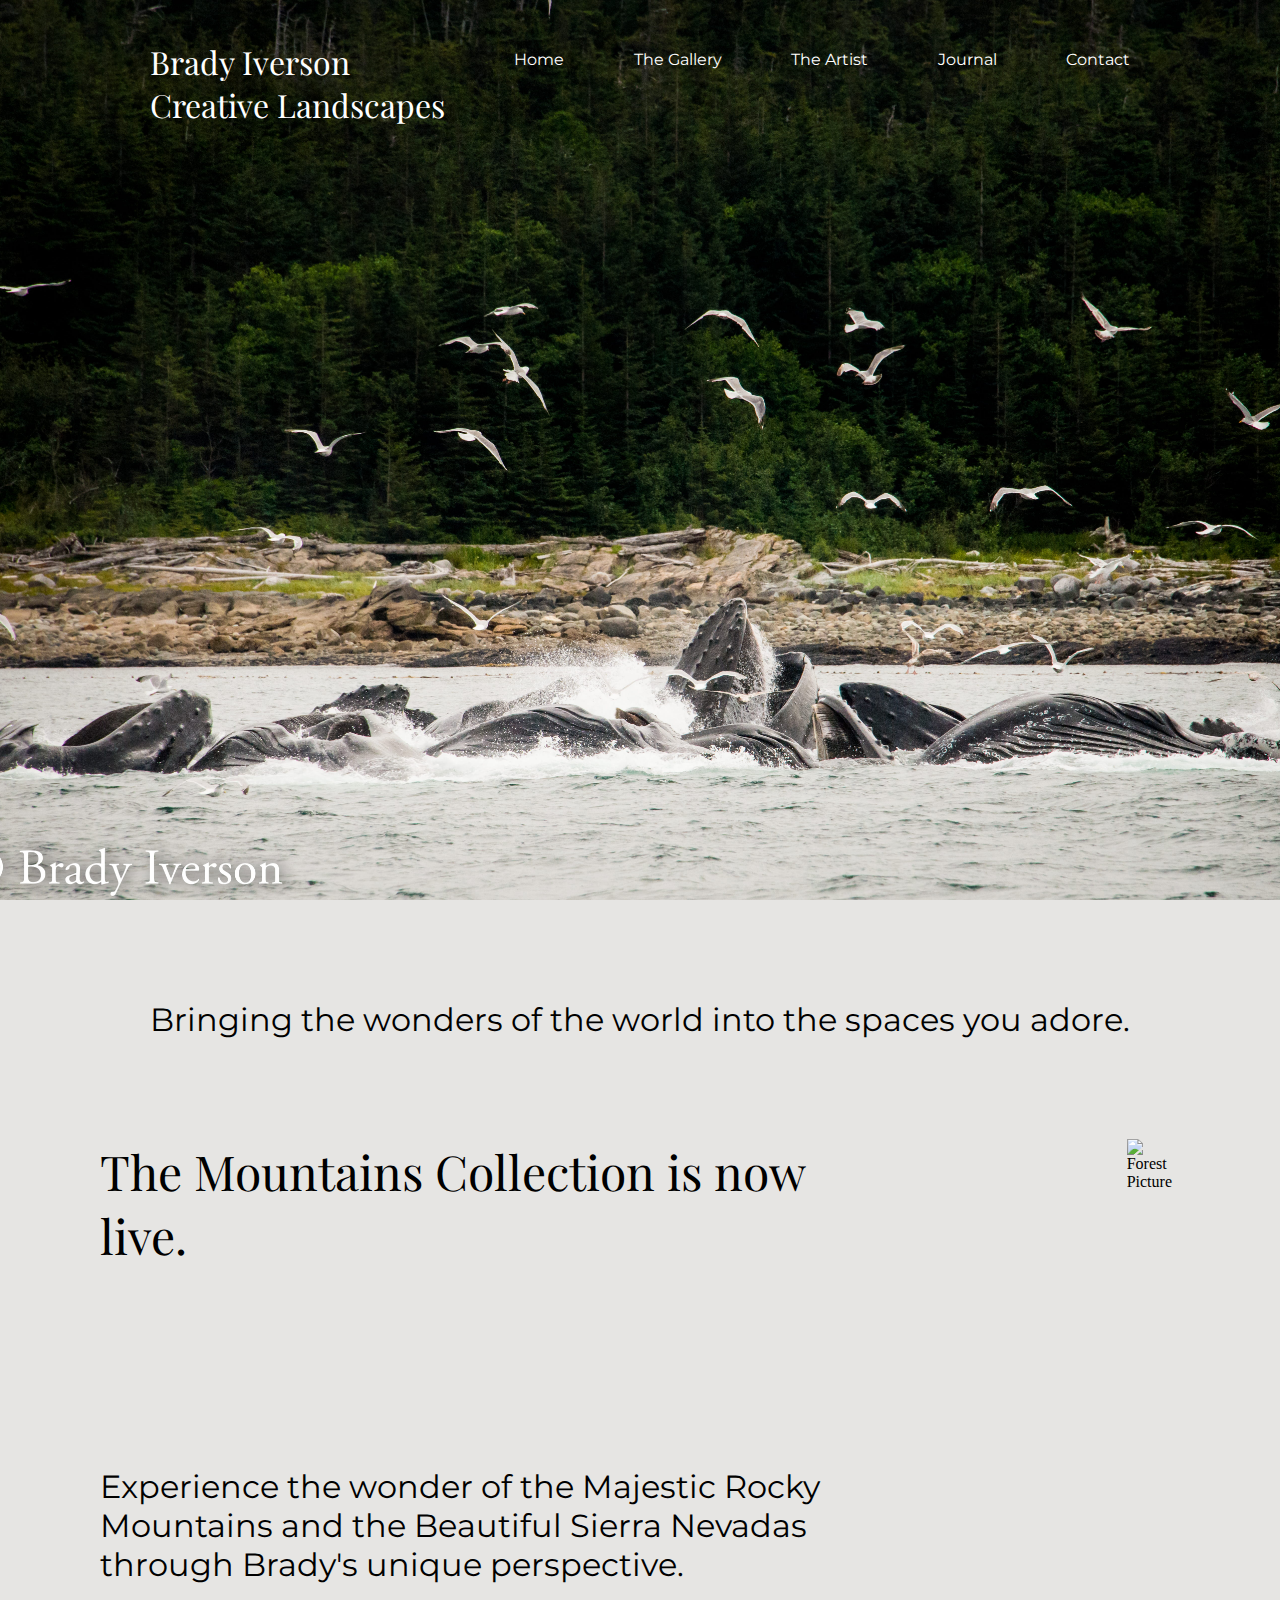
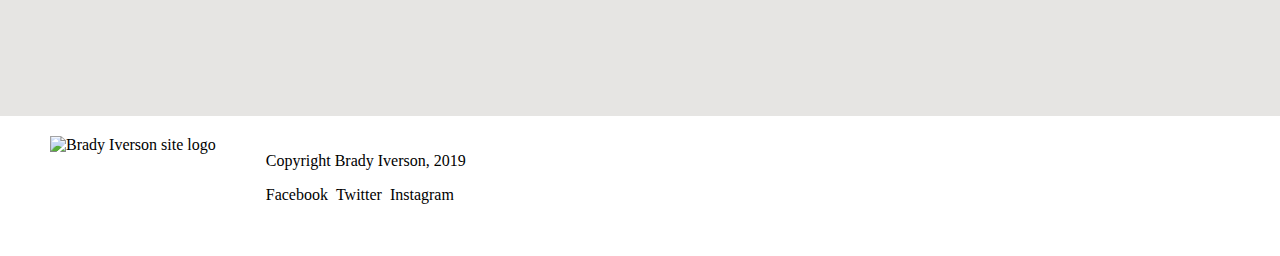
==== index.html @ f821290d "First commit" ====
<!DOCTYPE html>
<html lang="en" dir="ltr">
  <head>
    <meta charset="utf-8">
    <meta name="viewport" content="width=device-width, initial-scale=1">
    <title>Brady Iverson Photography</title>
    <link rel="stylesheet" href="style.css">
    <link href="https://fonts.googleapis.com/css?family=Montserrat&display=swap" rel="stylesheet">
    <link href="https://fonts.googleapis.com/css?family=Playfair+Display&display=swap" rel="stylesheet">

  </head>
  <body>
    <div class="bgimage">

    <nav>
      <div id="flex-parent-nav">
        <div class="bradys-logo"><a href="index.html">Brady Iverson<br>Creative Landscapes</a></div>
        <div class="flex-child-nav"><a href="index.html">Home</a></div>
        <div class="flex-child-nav"><a href="gallery.html">The Gallery</a></div>
        <div class="flex-child-nav"><a href="artist.html">The Artist</a></div>
        <div class="flex-child-nav"><a href="journal.html">Journal</a></div>
        <div class="flex-child-nav"><a href="contact.html">Contact</a></div>
      </div>
    </nav>

    </div>
    <div class="lower-homepage">

      <p id="lower-homepage-banner">Bringing the wonders of the world into the spaces you adore.</p>

      <div id="flex-parent-body">
        <div>
          <div id="lower-homepage-header">The Mountains Collection is now live.</div>
          <div id="lower-homepage-text"><p>Experience the wonder of the Majestic Rocky Mountains
          and the Beautiful Sierra Nevadas through Brady's unique perspective.</p></div>
        </div>
        <div>
          <img src="images/DSC_6798.jpg" alt="Forest Picture" id="homepage-body-photo">
        </div>
      </div>

      <footer>
        <div id="flex-parent-footer">
          <img src="images/SITELOGO.jpg" alt="Brady Iverson site logo" id="site-logo-footer">
          <div id="footer-text">
            <p>Copyright Brady Iverson, 2019</p>
            <div class="flex-child-footer">
              <div>Facebook &nbsp;</div>
              <div>Twitter &nbsp;</div>
              <div>Instagram</div>
            </div>
          </div>
        </div>
      </footer>

    </div>

  <script type="text/javascript" src="app.js"></script>
  </body>
</html>
---- style.css ----
html {
  background-color: #E6E5E3;
}

body, html {
  height: 100%;
  margin: 0;
}

nav a {
  text-decoration: none;
  color: #FFFFFF;
}

nav a:hover {
  color: #B2B6BF;
}

.flex-child-nav {
  color: #FFFFFF;
  margin: 50px 0px;
  font-family: 'Montserrat', sans-serif;
}

.flex-child-footer {
  display: flex;
}

.bradys-logo {
  font-family: 'Playfair Display', serif;
  font-size: 200%;
  color: #FFFFFF;
  margin: 40px 0px;
}

.bgimage {
  background-image: url("images/DSC_0877-min.jpg");
  height: 100%;
  background-position: center;
  background-repeat: no-repeat;
  background-size: cover;
}

.lower-homepage {
  margin: 0px 0px;
}

#flex-parent-nav {
  display: flex;
  justify-content: space-between;
  margin: 0px 150px;
}

#lower-homepage-banner {

  font-family: 'Montserrat', sans-serif;
  font-size: 200%;
  text-align: center;
  margin-top: 100px;
}

#lower-homepage-header {
  font-family: 'Playfair Display', serif;
  font-size: 300%;
  width: 75%;
}

#lower-homepage-text {
  font-family: 'Montserrat', sans-serif;
  font-size: 200%;
  width: 75%;
  margin-top: 200px;
}

#flex-parent-body {
  display: flex;
  justify-content: space-around;
  margin: 100px 100px;
}

#homepage-body-photo {
  height: 650px;
  width: auto;
}

#flex-parent-footer {
  display: flex;
  background-color: #FFF;
  width: 100%;
}

#site-logo-footer {
  height: 100px;
  width: auto;
  margin: 20px 50px;
}

#footer-text {
  margin: 20px 0px;
}
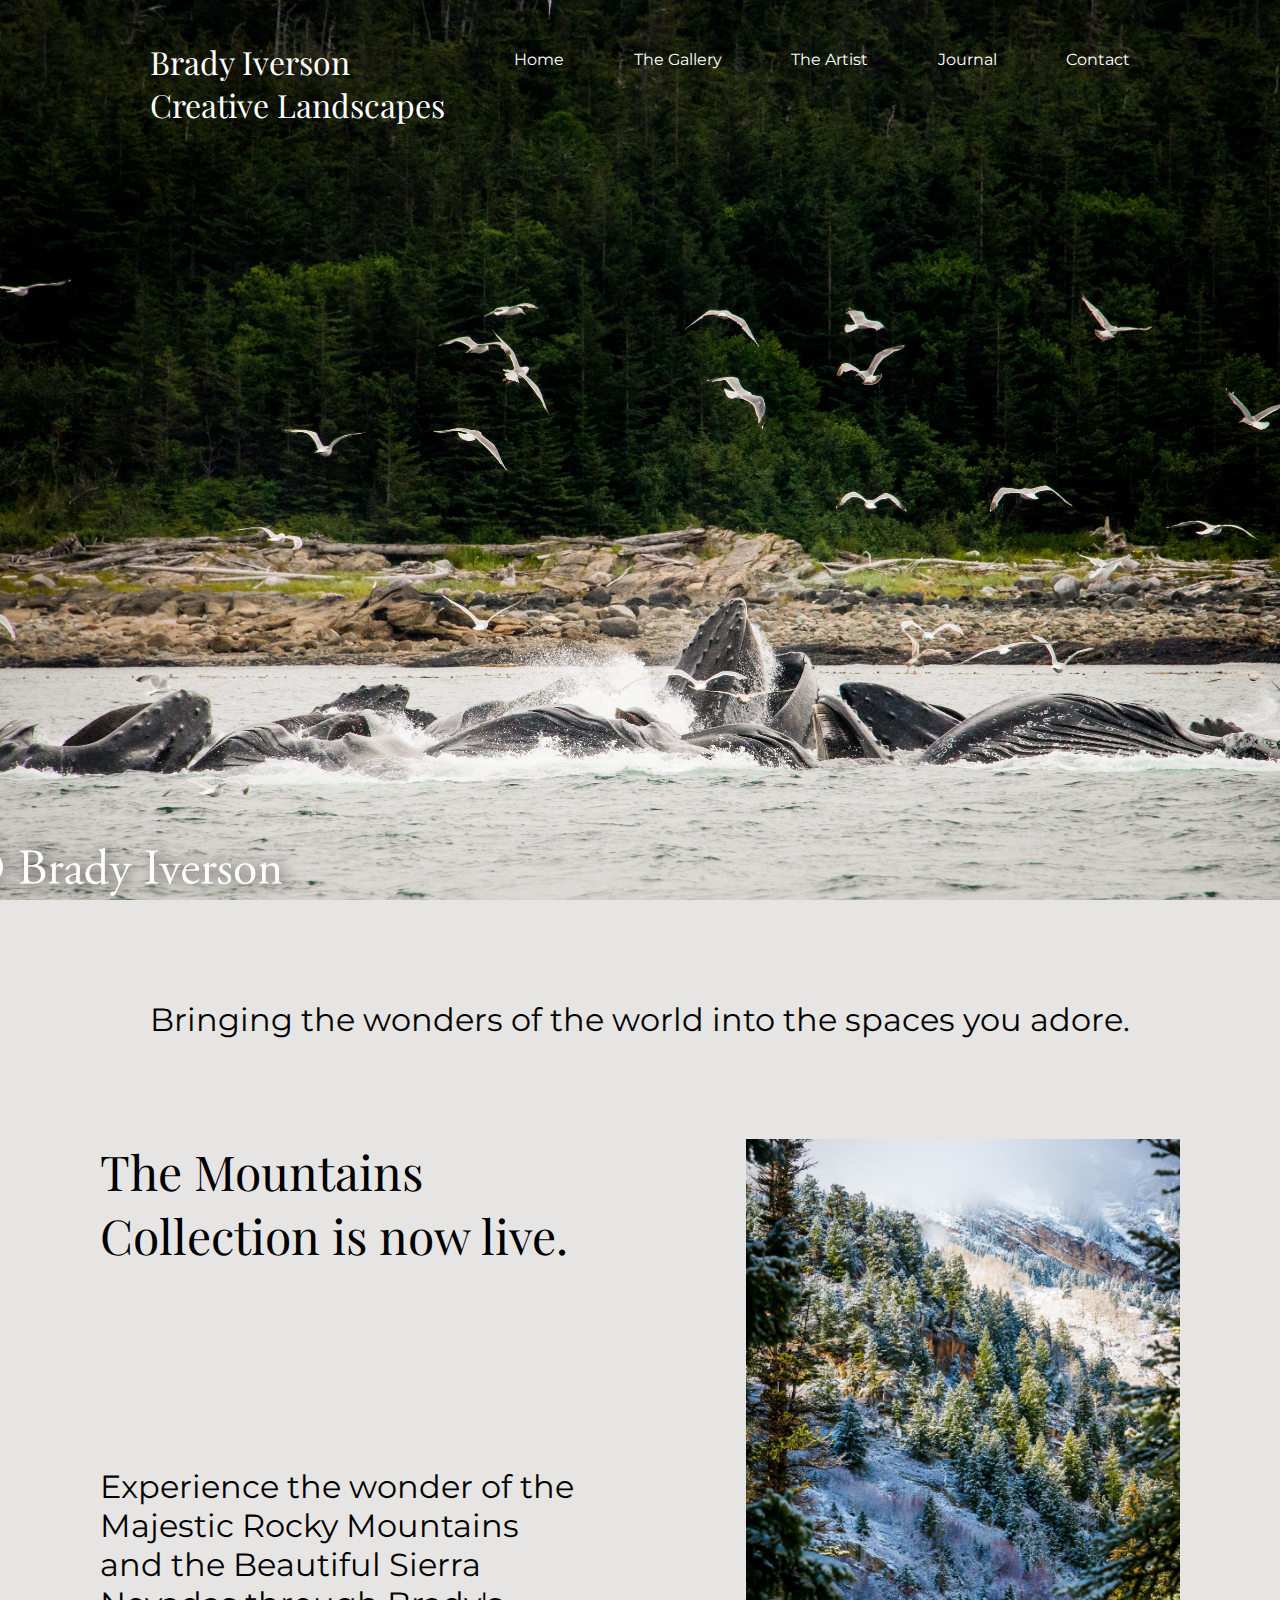
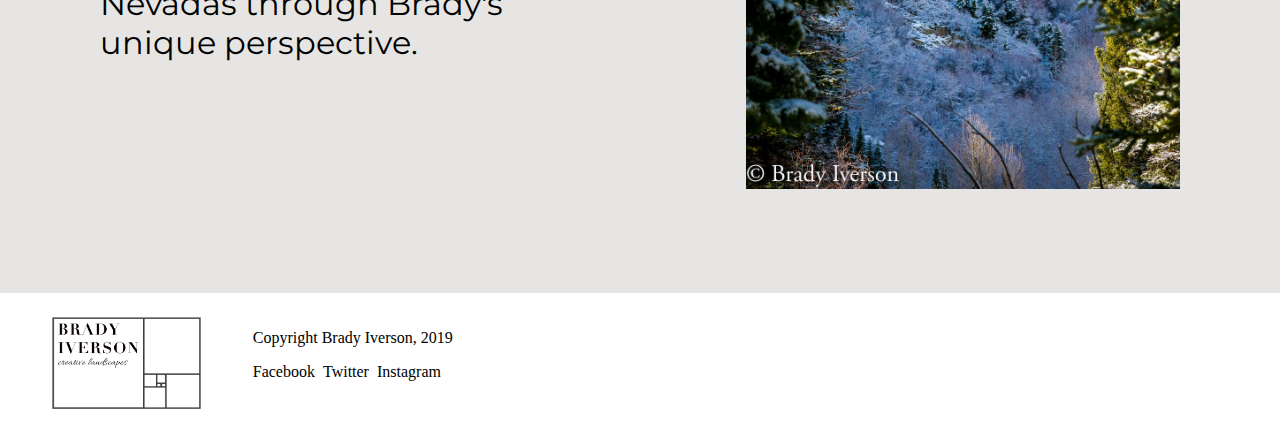
==== commit 4a77eac8: "Added some new photos, created journal page, did some of the artist page, added social media buttons" ====
--- a/index.html
+++ b/index.html
@@ -9,11 +9,11 @@
     <link href="https://fonts.googleapis.com/css?family=Playfair+Display&display=swap" rel="stylesheet">
 
   </head>
-  <body>
+  <body id="home-body-background">
     <div class="bgimage">
 
     <nav>
-      <div id="flex-parent-nav">
+      <div class="flex-parent-nav">
         <div class="bradys-logo"><a href="index.html">Brady Iverson<br>Creative Landscapes</a></div>
         <div class="flex-child-nav"><a href="index.html">Home</a></div>
         <div class="flex-child-nav"><a href="gallery.html">The Gallery</a></div>
@@ -35,7 +35,7 @@
           and the Beautiful Sierra Nevadas through Brady's unique perspective.</p></div>
         </div>
         <div>
-          <img src="images/DSC_6798.jpg" alt="Forest Picture" id="homepage-body-photo">
+          <img src="images/DSC_6798compressed.jpg" alt="Forest Picture" id="homepage-body-photo">
         </div>
       </div>
 
--- a/style.css
+++ b/style.css
@@ -1,5 +1,5 @@
 html {
-  background-color: #E6E5E3;
+  /*background-color: #E6E5E3;*/
 }
 
 body, html {
@@ -7,9 +7,9 @@
   margin: 0;
 }
 
-nav a {
+a {
   text-decoration: none;
-  color: #FFFFFF;
+	color: #FFFFFF;
 }
 
 nav a:hover {
@@ -17,9 +17,20 @@
 }
 
 .flex-child-nav {
-  color: #FFFFFF;
-  margin: 50px 0px;
-  font-family: 'Montserrat', sans-serif;
+	color: #FFFFFF;
+  margin: 50px 0px;
+  font-family: 'Montserrat', sans-serif;
+}
+
+.flex-child-nav-contact {
+  margin: 50px 0px;
+  font-family: 'Montserrat', sans-serif;
+}
+.flex-child-nav-contact a {
+	color: #000000;
+}
+.flex-child-nav-contact a:hover {
+	color: #B2B6BF;
 }
 
 .flex-child-footer {
@@ -29,7 +40,6 @@
 .bradys-logo {
   font-family: 'Playfair Display', serif;
   font-size: 200%;
-  color: #FFFFFF;
   margin: 40px 0px;
 }
 
@@ -41,18 +51,62 @@
   background-size: cover;
 }
 
+#home-body-background {
+	background-color: #E6E5E3;
+}
+
+.contactHeroDiv {
+	background-image: url("images/contacthero.jpg");
+  height: 105%;
+  background-position: center;
+  background-repeat: no-repeat;
+  background-size: cover;
+}
+
 .lower-homepage {
   margin: 0px 0px;
 }
 
-#flex-parent-nav {
+.contactDivs {
+	background-color: #B2B6BF;
+	border-radius: 10px;
+	width: 20%;
+	height: 50px;
+	margin: 20px auto;
+	background: rgba(178, 182, 191, .5);
+	vertical-align: middle;
+	display: flex;
+	justify-content: center;
+	align-items: center;
+}
+.contactDivs:hover {
+	background: rgba(178, 182, 191, 1);
+}
+
+.contactText {
+	opacity: 1;
+	font-family: 'Montserrat', sans-serif;
+	font-size: 120%;
+}
+
+.flex-parent-nav {
   display: flex;
   justify-content: space-between;
   margin: 0px 150px;
 }
 
+.social-media-flex-child {
+	width: 100px;
+	height: 100px;
+}
+
+#social-media-flex-parent {
+	display: flex;
+	justify-content: center;
+	margin-top: 100px;
+}
+
 #lower-homepage-banner {
-
   font-family: 'Montserrat', sans-serif;
   font-size: 200%;
   text-align: center;
@@ -98,3 +152,112 @@
 #footer-text {
   margin: 20px 0px;
 }
+
+#bradys-logo-contact {
+	font-family: 'Playfair Display', serif;
+  font-size: 200%;
+  margin: 40px 0px;
+}
+#bradys-logo-contact a {
+	color: #000000;
+}
+#bradys-logo-contact a:hover {
+	color: #B2B6BF;
+}
+
+/* id's and classes for artist page below */
+
+#artist-flex-parent {
+	display: flex;
+  justify-content: space-around;
+  margin: 100px 100px;
+	height: 50%;
+}
+
+#profile-pic {
+	height: auto;
+	width: 500px;
+}
+
+#artist-text {
+	width: 75%;
+}
+
+#artist-body-background {
+	background-color: #E6E5E3;
+}
+
+.flex-child-nav-artist {
+  margin: 50px 0px;
+  font-family: 'Montserrat', sans-serif;
+}
+.flex-child-nav-artist a {
+	color: #000000;
+}
+.flex-child-nav-artist a:hover {
+	color: #B2B6BF;
+}
+
+#bradys-logo-artist {
+	font-family: 'Playfair Display', serif;
+  font-size: 200%;
+  margin: 40px 0px;
+}
+#bradys-logo-artist a {
+	color: #000000;
+}
+#bradys-logo-artist a:hover {
+	color: #B2B6BF;
+}
+
+/* Journal page content */
+
+.flex-child-nav-journal {
+  margin: 50px 0px;
+  font-family: 'Montserrat', sans-serif;
+}
+.flex-child-nav-journal a {
+	color: #000000;
+}
+.flex-child-nav-journal a:hover {
+	color: #B2B6BF;
+}
+
+#bradys-logo-journal {
+	font-family: 'Playfair Display', serif;
+  font-size: 200%;
+  margin: 40px 0px;
+}
+#bradys-logo-journal a {
+	color: #000000;
+}
+#bradys-logo-journal a:hover {
+	color: #B2B6BF;
+}
+
+#main-journal-div {
+	height: auto;
+}
+
+#body-bg-image {
+	background-image: url("images/DSC_3901.jpg");
+  background-repeat: no-repeat;
+  background-attachment: fixed;
+	background-size: cover;
+
+}
+
+.journal-entry {
+	border-radius: 10px;
+	width: 80%;
+	height: auto;
+	margin: 20px auto 50px auto;
+	padding: 20px;
+	background: rgba(178, 182, 191, 1);
+}
+
+.journal-title {
+	margin: 50px auto 10px 10%;
+	font-size: 200%;
+	color: #FFF;
+}
